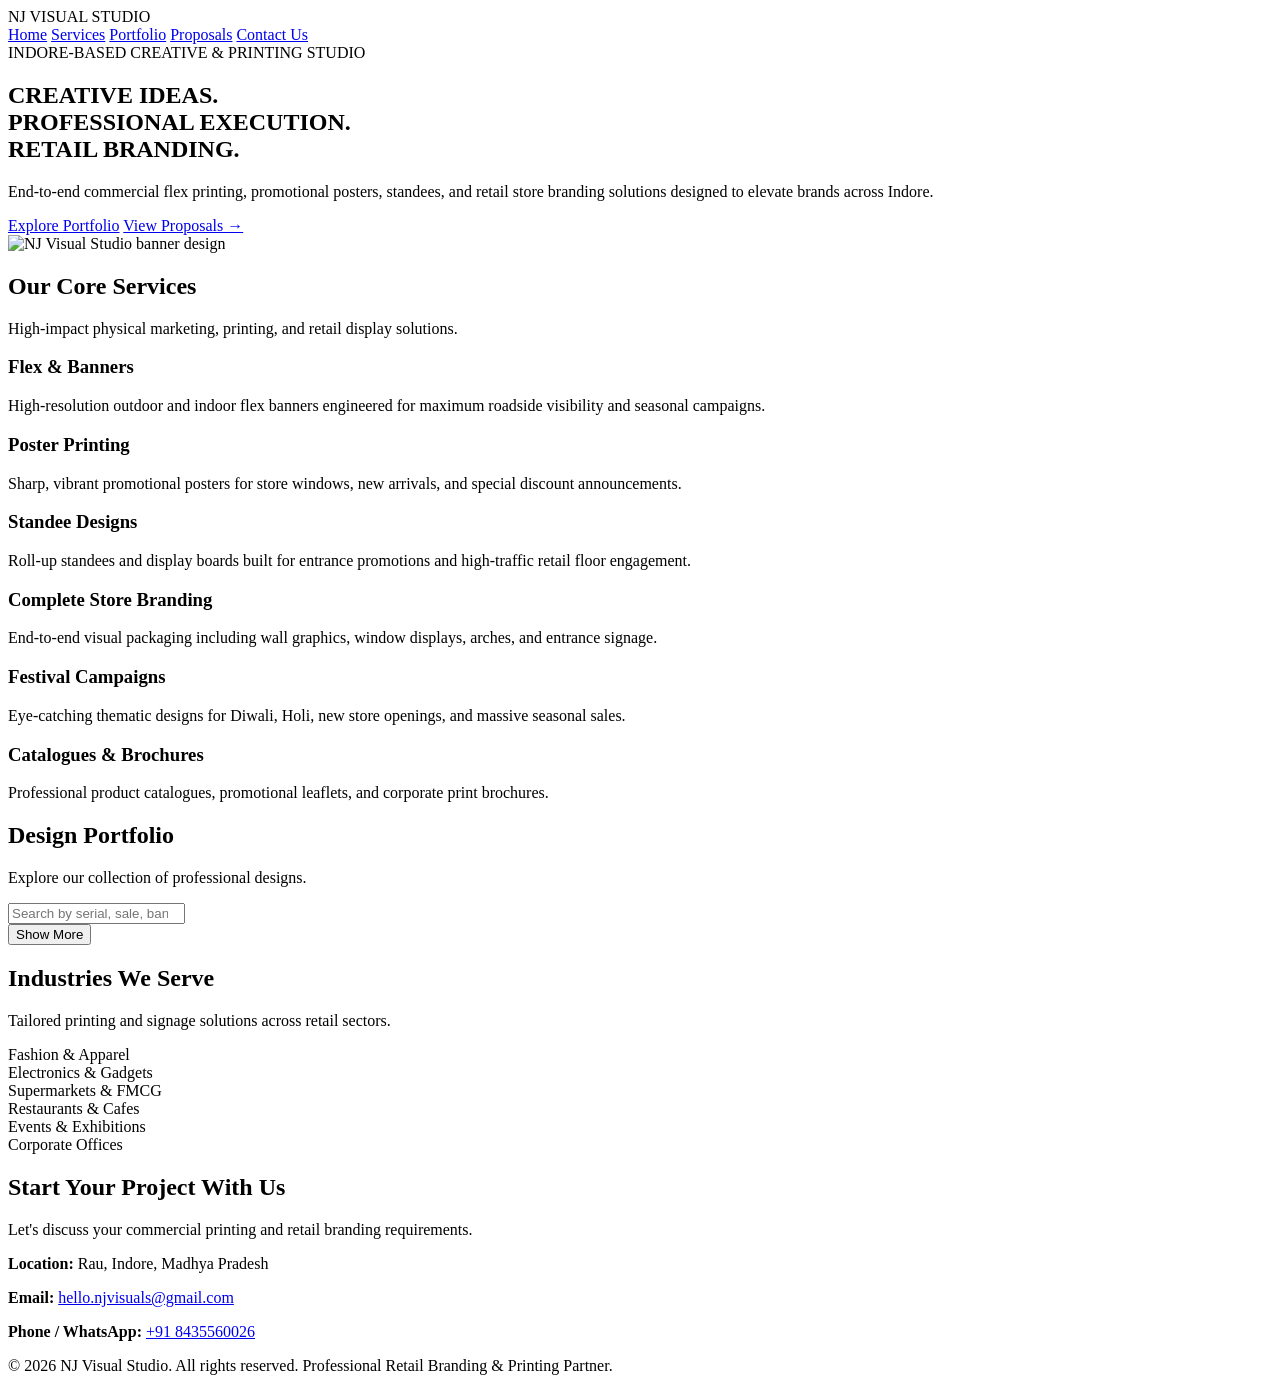
==== index.html @ 65afc187 "Add files via upload" ====
<!DOCTYPE html>
<html lang="en">
<head>
    <meta charset="UTF-8">
    <meta name="viewport" content="width=device-width, initial-scale=1.0">
    <title>NJ Visual Studio | Professional Printing & Retail Branding</title>
    <link rel="stylesheet" href="assets/css/styles.css">
    <link href="https://fonts.googleapis.com/css2?family=Plus+Jakarta+Sans:wght@300;400;500;600;700&display=swap" rel="stylesheet">
</head>
<body>

    <!-- Header / Navbar -->
    <header class="navbar">
        <div class="container nav-container">
            <div class="logo">NJ <span>VISUAL STUDIO</span></div>
            <nav class="nav-links">
                <a href="index.html" class="active">Home</a>
                <a href="#services">Services</a>
                <a href="#portfolio">Portfolio</a>
                <a href="ecolove.html" class="highlight-link">Proposals</a>
                <a href="#contact" class="btn-nav">Contact Us</a>
            </nav>
        </div>
    </header>

    <!-- Hero Section -->
    <section class="hero">
        <div class="container hero-content">
            <div class="hero-copy">
                <span class="badge">INDORE-BASED CREATIVE & PRINTING STUDIO</span>
                <h1>CREATIVE IDEAS. <br>PROFESSIONAL EXECUTION. <br><b>RETAIL BRANDING.</b></h1>
                <p>End-to-end commercial flex printing, promotional posters, standees, and retail store branding solutions designed to elevate brands across Indore.</p>
                <div class="hero-btns">
                    <a href="#portfolio" class="btn primary-btn">Explore Portfolio</a>
                    <a href="/ecolove.html" class="btn secondary-btn">View Proposals →</a>
                </div>
            </div>

            <div class="hero-visual">
                <img src="assets/designs/DN54.jpg" alt="NJ Visual Studio banner design">
            </div>
        </div>
    </section>

    <!-- Services Section -->
    <section id="services" class="section">
        <div class="container">
            <h2 class="section-title">Our Core Services</h2>
            <p class="section-sub">High-impact physical marketing, printing, and retail display solutions.</p>
            
            <div class="services-grid">
                <div class="service-card">
                    <h3>Flex & Banners</h3>
                    <p>High-resolution outdoor and indoor flex banners engineered for maximum roadside visibility and seasonal campaigns.</p>
                </div>
                <div class="service-card">
                    <h3>Poster Printing</h3>
                    <p>Sharp, vibrant promotional posters for store windows, new arrivals, and special discount announcements.</p>
                </div>
                <div class="service-card">
                    <h3>Standee Designs</h3>
                    <p>Roll-up standees and display boards built for entrance promotions and high-traffic retail floor engagement.</p>
                </div>
                <div class="service-card">
                    <h3>Complete Store Branding</h3>
                    <p>End-to-end visual packaging including wall graphics, window displays, arches, and entrance signage.</p>
                </div>
                <div class="service-card">
                    <h3>Festival Campaigns</h3>
                    <p>Eye-catching thematic designs for Diwali, Holi, new store openings, and massive seasonal sales.</p>
                </div>
                <div class="service-card">
                    <h3>Catalogues & Brochures</h3>
                    <p>Professional product catalogues, promotional leaflets, and corporate print brochures.</p>
                </div>
            </div>
        </div>
    </section>

    <!-- Portfolio Section -->
    <section id="portfolio" class="section bg-light">
        <div class="container">
            <h2 class="section-title">Design Portfolio</h2>
            <p class="section-sub">Explore our collection of professional designs.</p>

            <div class="portfolio-toolbar">
                <div class="portfolio-search">
                    <input
                        id="portfolio-search"
                        type="search"
                        placeholder="Search by serial, sale, banner, poster, standee, branding..."
                        aria-label="Search design portfolio"
                    >
                </div>
            </div>

            <div class="portfolio-grid" id="portfolio-grid"></div>

            <button id="load-more-btn" class="portfolio-load-more" type="button">
                Show More
            </button>
        </div>
    </section>

    <!-- Industries Served -->
    <section class="section">
        <div class="container">
            <h2 class="section-title">Industries We Serve</h2>
            <p class="section-sub">Tailored printing and signage solutions across retail sectors.</p>
            <div class="industries-grid">
                <div class="industry-card">Fashion & Apparel</div>
                <div class="industry-card">Electronics & Gadgets</div>
                <div class="industry-card">Supermarkets & FMCG</div>
                <div class="industry-card">Restaurants & Cafes</div>
                <div class="industry-card">Events & Exhibitions</div>
                <div class="industry-card">Corporate Offices</div>
            </div>
        </div>
    </section>

    <!-- Contact Section -->
    <section id="contact" class="section bg-light">
        <div class="container contact-container">
            <h2 class="section-title">Start Your Project With Us</h2>
            <p class="section-sub">Let's discuss your commercial printing and retail branding requirements.</p>
            
            <div class="contact-info">
                <b>Location:</b> Rau, Indore, Madhya Pradesh</p>
                <b>Email:</b> <a href="mailto:hello.njvisuals@gmail.com">hello.njvisuals@gmail.com</a></p>
                <b>Phone / WhatsApp:</b> <a href="tel:8435560026">+91 8435560026</a></p>
            </div>
        </div>
    </section>

    <!-- Footer -->
    <footer>
        <div class="container footer-content">
            <p>&copy; 2026 NJ Visual Studio. All rights reserved. Professional Retail Branding & Printing Partner.</p>
        </div>
    </footer>

    <script src="assets/js/main.js"></script>
</body>
</html>
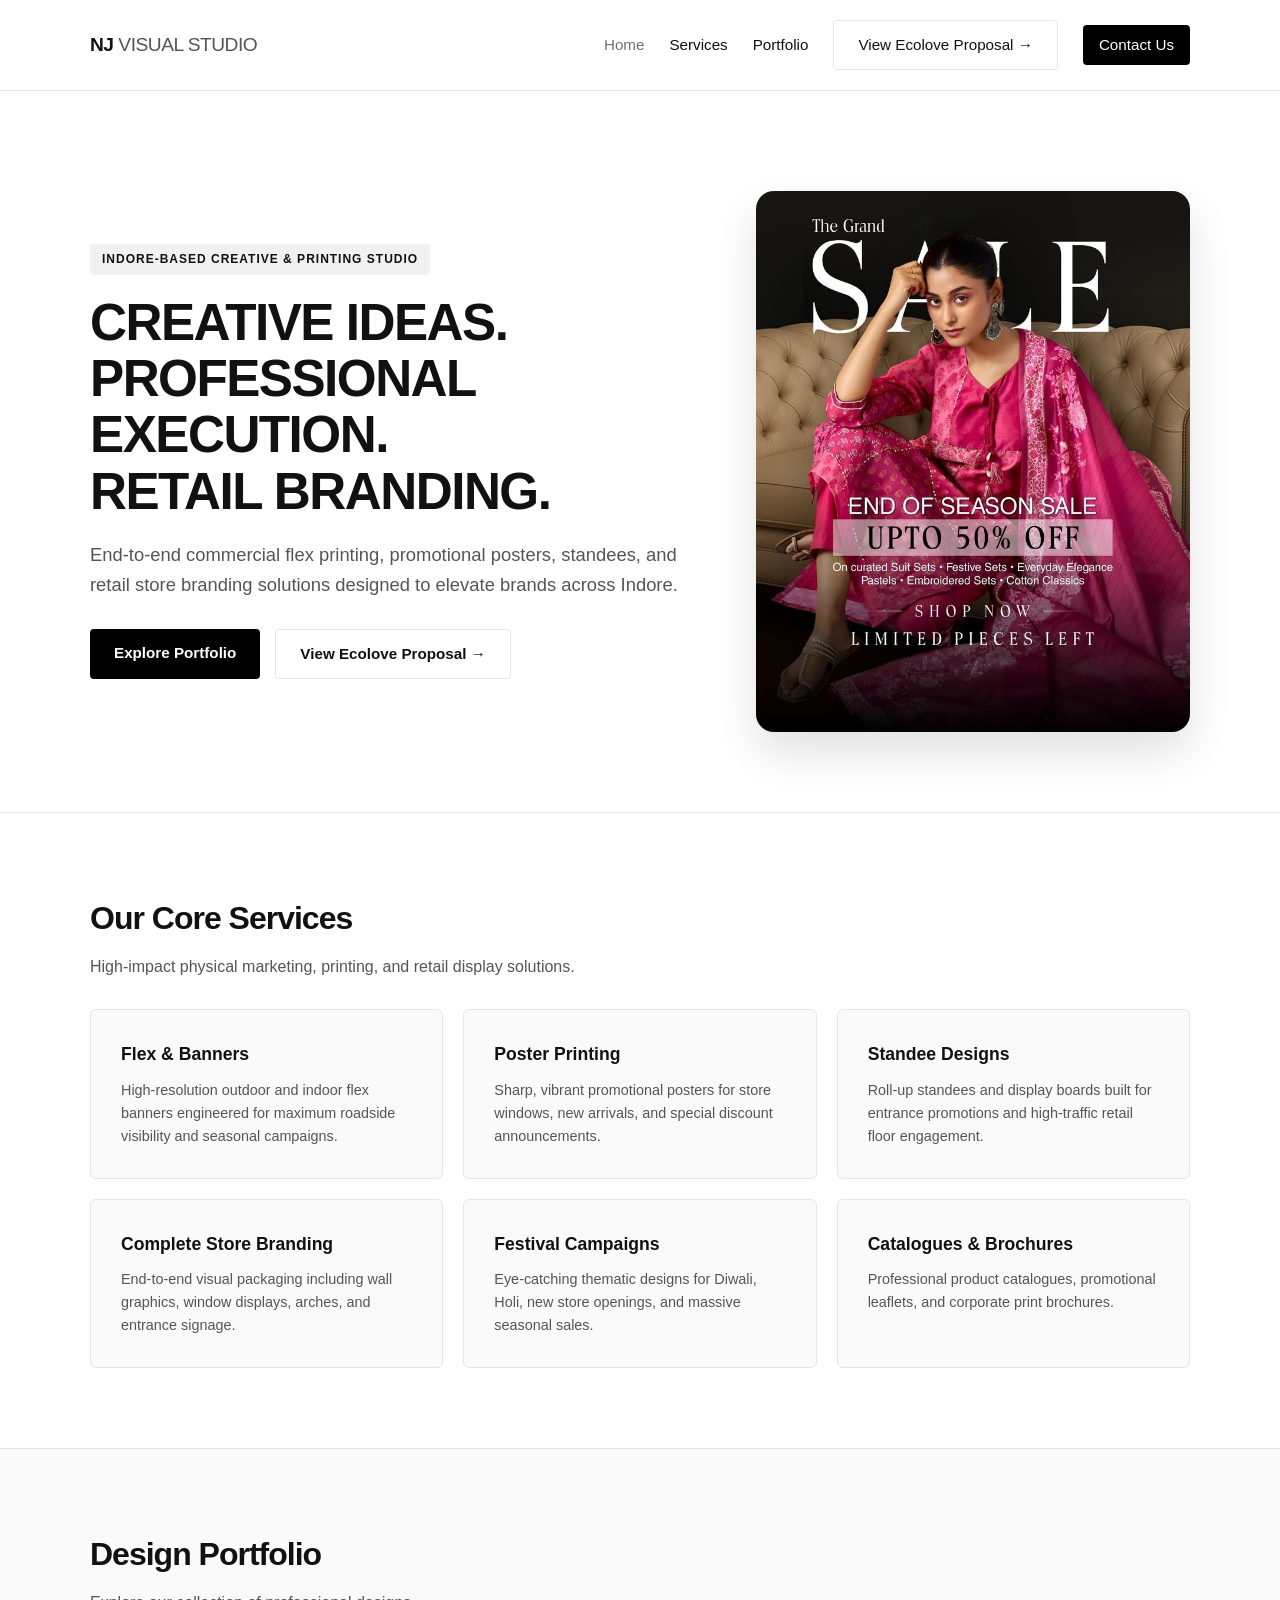
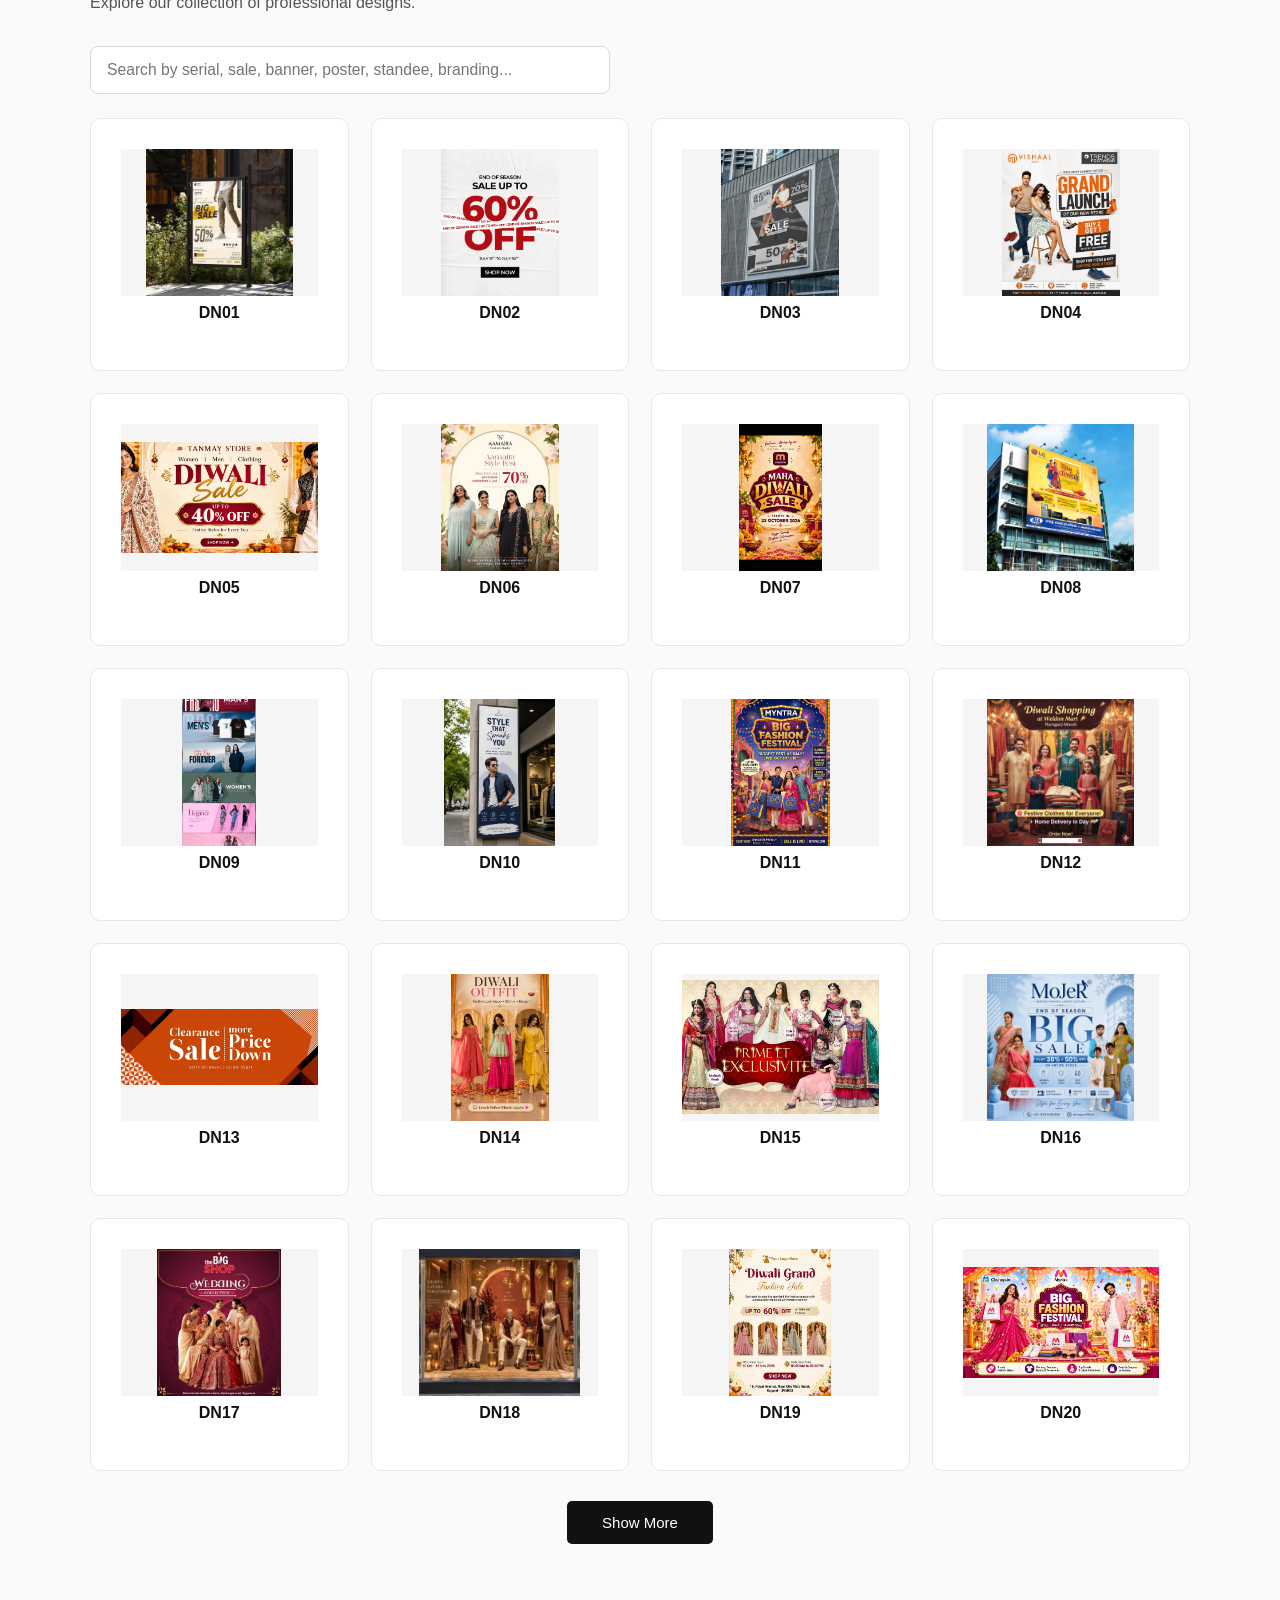
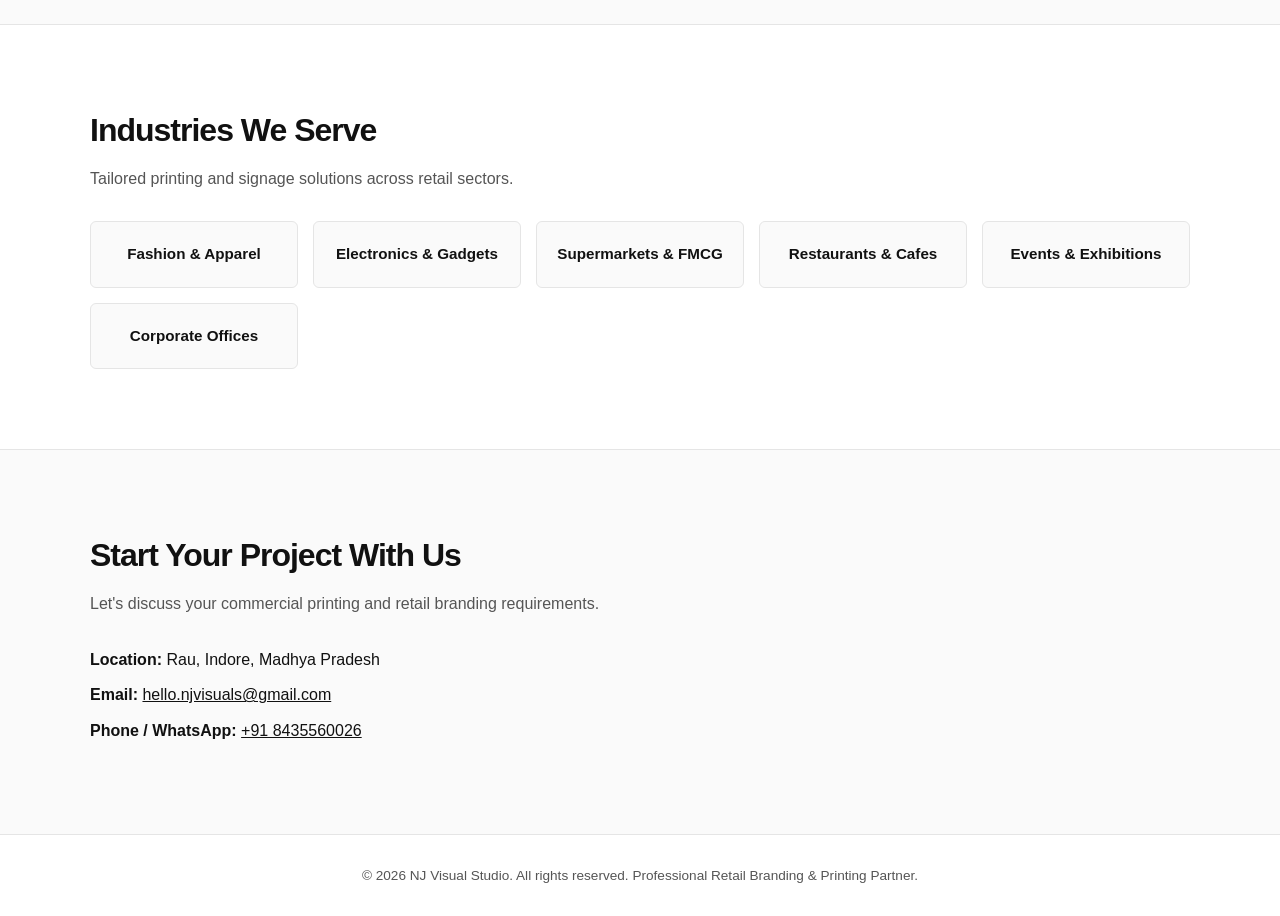
==== commit 373fe66c: "Update index.html" ====
--- a/index.html
+++ b/index.html
@@ -4,7 +4,7 @@
     <meta charset="UTF-8">
     <meta name="viewport" content="width=device-width, initial-scale=1.0">
     <title>NJ Visual Studio | Professional Printing & Retail Branding</title>
-    <link rel="stylesheet" href="assets/css/styles.css">
+    <link rel="stylesheet" href="css/styles.css">
     <link href="https://fonts.googleapis.com/css2?family=Plus+Jakarta+Sans:wght@300;400;500;600;700&display=swap" rel="stylesheet">
 </head>
 <body>
@@ -17,7 +17,7 @@
                 <a href="index.html" class="active">Home</a>
                 <a href="#services">Services</a>
                 <a href="#portfolio">Portfolio</a>
-                <a href="ecolove.html" class="highlight-link">Proposals</a>
+                <a href="ecolove.html" class="btn secondary-btn">View Ecolove Proposal →</a>
                 <a href="#contact" class="btn-nav">Contact Us</a>
             </nav>
         </div>
@@ -32,12 +32,12 @@
                 <p>End-to-end commercial flex printing, promotional posters, standees, and retail store branding solutions designed to elevate brands across Indore.</p>
                 <div class="hero-btns">
                     <a href="#portfolio" class="btn primary-btn">Explore Portfolio</a>
-                    <a href="/ecolove.html" class="btn secondary-btn">View Proposals →</a>
+                    <a href="ecolove.html" class="btn secondary-btn">View Ecolove Proposal →</a>
                 </div>
             </div>
 
             <div class="hero-visual">
-                <img src="assets/designs/DN54.jpg" alt="NJ Visual Studio banner design">
+                <img src="DN54.jpg" alt="NJ Visual Studio banner design">
             </div>
         </div>
     </section>
@@ -139,6 +139,6 @@
         </div>
     </footer>
 
-    <script src="assets/js/main.js"></script>
+    <script src="js/main.js"></script>
 </body>
-</html>+</html>
--- a/css/styles.css
+++ b/css/styles.css
@@ -0,0 +1,544 @@
+:root {
+    --bg-color: #FFFFFF;
+    --text-color: #111111;
+    --text-muted: #555555;
+    --border-color: #E5E5E5;
+    --card-bg: #FAFAFA;
+    --accent: #000000;
+}
+
+* {
+    margin: 0;
+    padding: 0;
+    box-sizing: border-box;
+    font-family: 'Plus Jakarta Sans', sans-serif;
+}
+
+body {
+    background-color: var(--bg-color);
+    color: var(--text-color);
+    line-height: 1.6;
+}
+
+.container {
+    width: 90%;
+    max-width: 1100px;
+    margin: 0 auto;
+}
+
+/* Navbar */
+.navbar {
+    border-bottom: 1px solid var(--border-color);
+    padding: 20px 0;
+    position: sticky;
+    top: 0;
+    background: rgba(255, 255, 255, 0.95);
+    backdrop-filter: blur(10px);
+    z-index: 1000;
+}
+
+.nav-container {
+    display: flex;
+    justify-content: space-between;
+    align-items: center;
+}
+
+.logo {
+    font-weight: 700;
+    font-size: 1.2rem;
+    letter-spacing: -0.5px;
+}
+
+.logo span {
+    font-weight: 400;
+    color: var(--text-muted);
+}
+
+.nav-links {
+    display: flex;
+    gap: 25px;
+    align-items: center;
+}
+
+.nav-links a {
+    text-decoration: none;
+    color: var(--text-color);
+    font-size: 0.95rem;
+    font-weight: 500;
+    transition: opacity 0.2s;
+}
+
+.nav-links a:hover, .nav-links a.active {
+    opacity: 0.6;
+}
+
+.highlight-link {
+    font-weight: 600;
+    text-decoration: underline !important;
+}
+
+.btn-nav {
+    background: var(--accent);
+    color: #FFF !important;
+    padding: 8px 16px;
+    border-radius: 4px;
+}
+
+/* Hero Section */
+.hero {
+    padding: 100px 0 80px;
+}
+
+.hero-content {
+    display: grid;
+    grid-template-columns: 1.3fr 0.9fr;
+    align-items: center;
+    gap: 40px;
+}
+
+.hero-copy {
+    text-align: left;
+}
+
+.hero-visual {
+    display: flex;
+    justify-content: center;
+    align-items: center;
+}
+
+.hero-visual img {
+    width: 100%;
+    max-width: 470px;
+    border-radius: 18px;
+    box-shadow: 0 20px 45px rgba(0, 0, 0, 0.12);
+    background: #f7f7f7;
+}
+
+.badge {
+    background: #F1F1F1;
+    padding: 6px 12px;
+    font-size: 0.75rem;
+    font-weight: 600;
+    letter-spacing: 1px;
+    border-radius: 4px;
+    display: inline-block;
+    margin-bottom: 20px;
+}
+
+.badge-dark {
+    background: #333333;
+    color: #FFF;
+    padding: 6px 12px;
+    font-size: 0.75rem;
+    font-weight: 600;
+    border-radius: 4px;
+    display: inline-block;
+    margin-bottom: 20px;
+}
+
+.hero h1 {
+    font-size: 3.2rem;
+    line-height: 1.1;
+    letter-spacing: -1.5px;
+    margin-bottom: 20px;
+}
+
+.hero p {
+    font-size: 1.15rem;
+    color: var(--text-muted);
+    max-width: 600px;
+    margin-bottom: 30px;
+}
+
+.hero-btns {
+    display: flex;
+    gap: 15px;
+}
+
+.btn {
+    display: inline-block;
+    padding: 12px 24px;
+    border-radius: 4px;
+    text-decoration: none;
+    font-weight: 600;
+    font-size: 0.95rem;
+    transition: background 0.2s, opacity 0.2s;
+}
+
+.primary-btn {
+    background: var(--accent);
+    color: #FFFFFF;
+}
+
+.primary-btn:hover {
+    opacity: 0.85;
+}
+
+.secondary-btn {
+    border: 1px solid var(--border-color);
+    color: var(--text-color);
+}
+
+.secondary-btn:hover {
+    background: #F5F5F5;
+}
+
+/* Sections */
+.section {
+    padding: 80px 0;
+    border-top: 1px solid var(--border-color);
+}
+
+.bg-light {
+    background-color: var(--card-bg);
+}
+
+.section-title {
+    font-size: 2rem;
+    letter-spacing: -1px;
+    margin-bottom: 10px;
+}
+
+.section-sub {
+    color: var(--text-muted);
+    margin-bottom: 30px;
+}
+
+/* Filter Buttons */
+.filter-btns {
+    display: flex;
+    gap: 10px;
+    flex-wrap: wrap;
+    margin-bottom: 30px;
+}
+
+.filter-btn {
+    background: var(--bg-color);
+    border: 1px solid var(--border-color);
+    padding: 8px 16px;
+    border-radius: 4px;
+    font-size: 0.9rem;
+    font-weight: 500;
+    cursor: pointer;
+    transition: all 0.2s;
+}
+
+.filter-btn:hover, .filter-btn.active {
+    background: var(--accent);
+    color: #FFF;
+    border-color: var(--accent);
+}
+
+/* Services Grid */
+.services-grid {
+    display: grid;
+    grid-template-columns: repeat(auto-fit, minmax(280px, 1fr));
+    gap: 20px;
+}
+
+.service-card {
+    background: var(--card-bg);
+    border: 1px solid var(--border-color);
+    padding: 30px;
+    border-radius: 6px;
+    transition: transform 0.2s;
+}
+
+.service-card:hover {
+    transform: translateY(-3px);
+}
+
+.service-card h3 {
+    font-size: 1.1rem;
+    margin-bottom: 10px;
+}
+
+.service-card p {
+    font-size: 0.9rem;
+    color: var(--text-muted);
+}
+
+/* Portfolio Grid */
+.portfolio-grid {
+    display: grid;
+    grid-template-columns: repeat(auto-fit, minmax(300px, 1fr));
+    gap: 20px;
+}
+
+.portfolio-item {
+    background: var(--bg-color);
+    border: 1px solid var(--border-color);
+    padding: 30px;
+    border-radius: 6px;
+    transition: opacity 0.3s ease;
+}
+
+.portfolio-tag {
+    font-size: 0.75rem;
+    font-weight: 600;
+    text-transform: uppercase;
+    color: var(--text-muted);
+    margin-bottom: 10px;
+}
+
+.portfolio-item h3 {
+    font-size: 1.2rem;
+    margin-bottom: 8px;
+}
+
+.portfolio-item p {
+    font-size: 0.9rem;
+    color: var(--text-muted);
+}
+
+/* Industries Grid */
+.industries-grid {
+    display: grid;
+    grid-template-columns: repeat(auto-fit, minmax(180px, 1fr));
+    gap: 15px;
+}
+
+.industry-card {
+    background: var(--card-bg);
+    border: 1px solid var(--border-color);
+    padding: 20px;
+    text-align: center;
+    border-radius: 6px;
+    font-weight: 600;
+    font-size: 0.95rem;
+}
+
+/* Contact & Footer */
+.contact-info p {
+    margin-bottom: 10px;
+    font-size: 1.05rem;
+}
+
+.contact-info a {
+    color: var(--text-color);
+    text-decoration: underline;
+}
+
+footer {
+    border-top: 1px solid var(--border-color);
+    padding: 30px 0;
+    text-align: center;
+    font-size: 0.85rem;
+    color: var(--text-muted);
+}
+
+@media (max-width: 768px) {
+    .hero h1 { font-size: 2.3rem; }
+    .nav-links { display: none; }
+
+    .hero-content {
+        grid-template-columns: 1fr;
+    }
+}
+
+
+/* =================================
+   PORTFOLIO DESIGN GALLERY
+================================= */
+
+.portfolio-grid {
+    display: grid;
+    grid-template-columns: repeat(auto-fill, minmax(230px, 1fr));
+    gap: 22px;
+}
+
+.portfolio-item {
+    overflow: hidden;
+    background: #ffffff;
+    border: 1px solid #e8e8e8;
+    border-radius: 10px;
+    transition: transform 0.25s ease, box-shadow 0.25s ease;
+}
+
+.portfolio-item:hover {
+    transform: translateY(-4px);
+    box-shadow: 0 8px 24px rgba(0, 0, 0, 0.08);
+}
+
+.portfolio-item img {
+    display: block;
+    width: 100%;
+    aspect-ratio: 4 / 3;
+    object-fit: contain;
+    background: #f5f5f5;
+}
+
+.portfolio-item .portfolio-tag {
+    padding: 12px 12px 4px;
+    font-size: 12px;
+    color: #777777;
+}
+
+.portfolio-item h3 {
+    padding: 4px 12px 14px;
+    margin: 0;
+    font-size: 16px;
+    text-align: center;
+}
+
+.portfolio-item[hidden] {
+    display: none !important;
+}
+
+.portfolio-load-more {
+    display: block;
+    margin: 30px auto 0;
+    padding: 13px 35px;
+    background: #111;
+    color: #fff;
+    border: none;
+    border-radius: 5px;
+    font-size: 15px;
+    cursor: pointer;
+}
+
+.portfolio-load-more:hover {
+    background: #333;
+}
+
+.portfolio-load-more:disabled {
+    opacity: 0.5;
+    cursor: not-allowed;
+}
+
+/* Portfolio Search */
+.portfolio-toolbar {
+    margin-bottom: 24px;
+}
+
+.portfolio-search {
+    max-width: 520px;
+}
+
+.portfolio-search input {
+    width: 100%;
+    padding: 14px 16px;
+    border: 1px solid #d9d9d9;
+    border-radius: 8px;
+    font-size: 0.98rem;
+    background: #ffffff;
+    color: #111111;
+}
+
+.portfolio-search input:focus {
+    outline: 2px solid rgba(17, 17, 17, 0.18);
+    border-color: #111111;
+}
+
+.proposal-hero {
+    padding-bottom: 40px;
+}
+
+.proposal-grid,
+.pricing-grid {
+    display: grid;
+    grid-template-columns: repeat(auto-fit, minmax(240px, 1fr));
+    gap: 20px;
+    margin-top: 20px;
+}
+
+.proposal-card,
+.pricing-card {
+    background: #ffffff;
+    border: 1px solid var(--border-color);
+    border-radius: 12px;
+    padding: 24px 20px;
+    box-shadow: 0 8px 24px rgba(17, 17, 17, 0.03);
+}
+
+.proposal-card h3,
+.pricing-card h3 {
+    margin-bottom: 10px;
+    font-size: 1.15rem;
+}
+
+.detail-layout {
+    display: grid;
+    grid-template-columns: repeat(auto-fit, minmax(280px, 1fr));
+    gap: 20px;
+}
+
+.detail-column {
+    background: #ffffff;
+    border: 1px solid var(--border-color);
+    border-radius: 12px;
+    padding: 20px 24px;
+}
+
+.detail-list {
+    list-style: none;
+    padding: 0;
+    margin: 0;
+}
+
+.detail-list li {
+    position: relative;
+    padding-left: 22px;
+    margin-bottom: 14px;
+    color: var(--text-muted);
+    line-height: 1.6;
+}
+
+.detail-list li::before {
+    content: "•";
+    position: absolute;
+    left: 0;
+    top: 0;
+    color: var(--text-color);
+    font-size: 1.5rem;
+    line-height: 1;
+}
+
+.pricing-label {
+    display: inline-block;
+    margin-bottom: 12px;
+    font-size: 0.72rem;
+    font-weight: 700;
+    letter-spacing: 0.08em;
+    text-transform: uppercase;
+    color: var(--text-muted);
+}
+
+.pricing-card ul {
+    list-style: none;
+    padding: 0;
+    margin: 0;
+}
+
+.pricing-card li {
+    padding: 8px 0;
+    border-bottom: 1px solid #f0f0f0;
+    color: var(--text-muted);
+}
+
+.pricing-card li:last-child {
+    border-bottom: none;
+}
+
+.highlight-pricing {
+    border: 1px solid #111111;
+    background: #111111;
+    color: #ffffff;
+}
+
+.highlight-pricing .pricing-label,
+.highlight-pricing li,
+.highlight-pricing h3 {
+    color: #ffffff;
+}
+
+.highlight-pricing li {
+    border-bottom-color: rgba(255,255,255,0.18);
+}
+
+@media (max-width: 768px) {
+    .hero-content {
+        grid-template-columns: 1fr;
+    }
+}
+
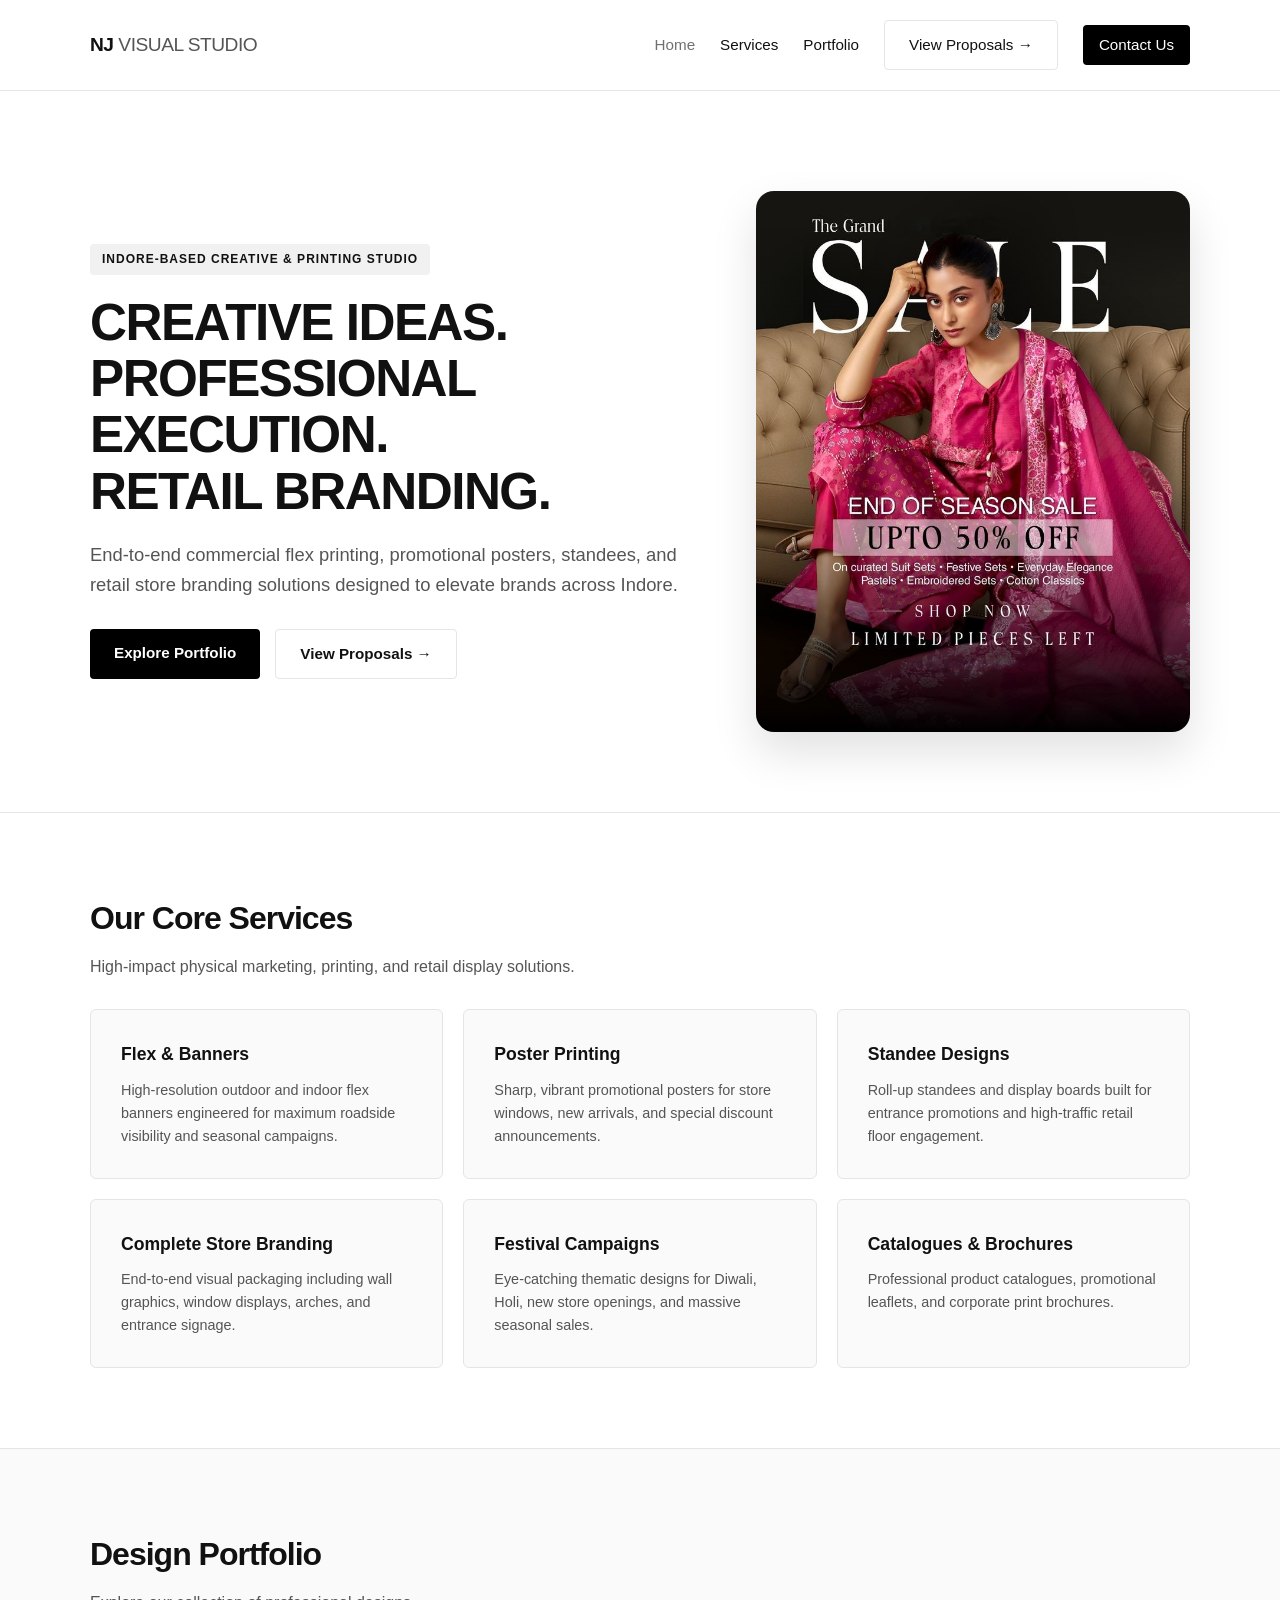
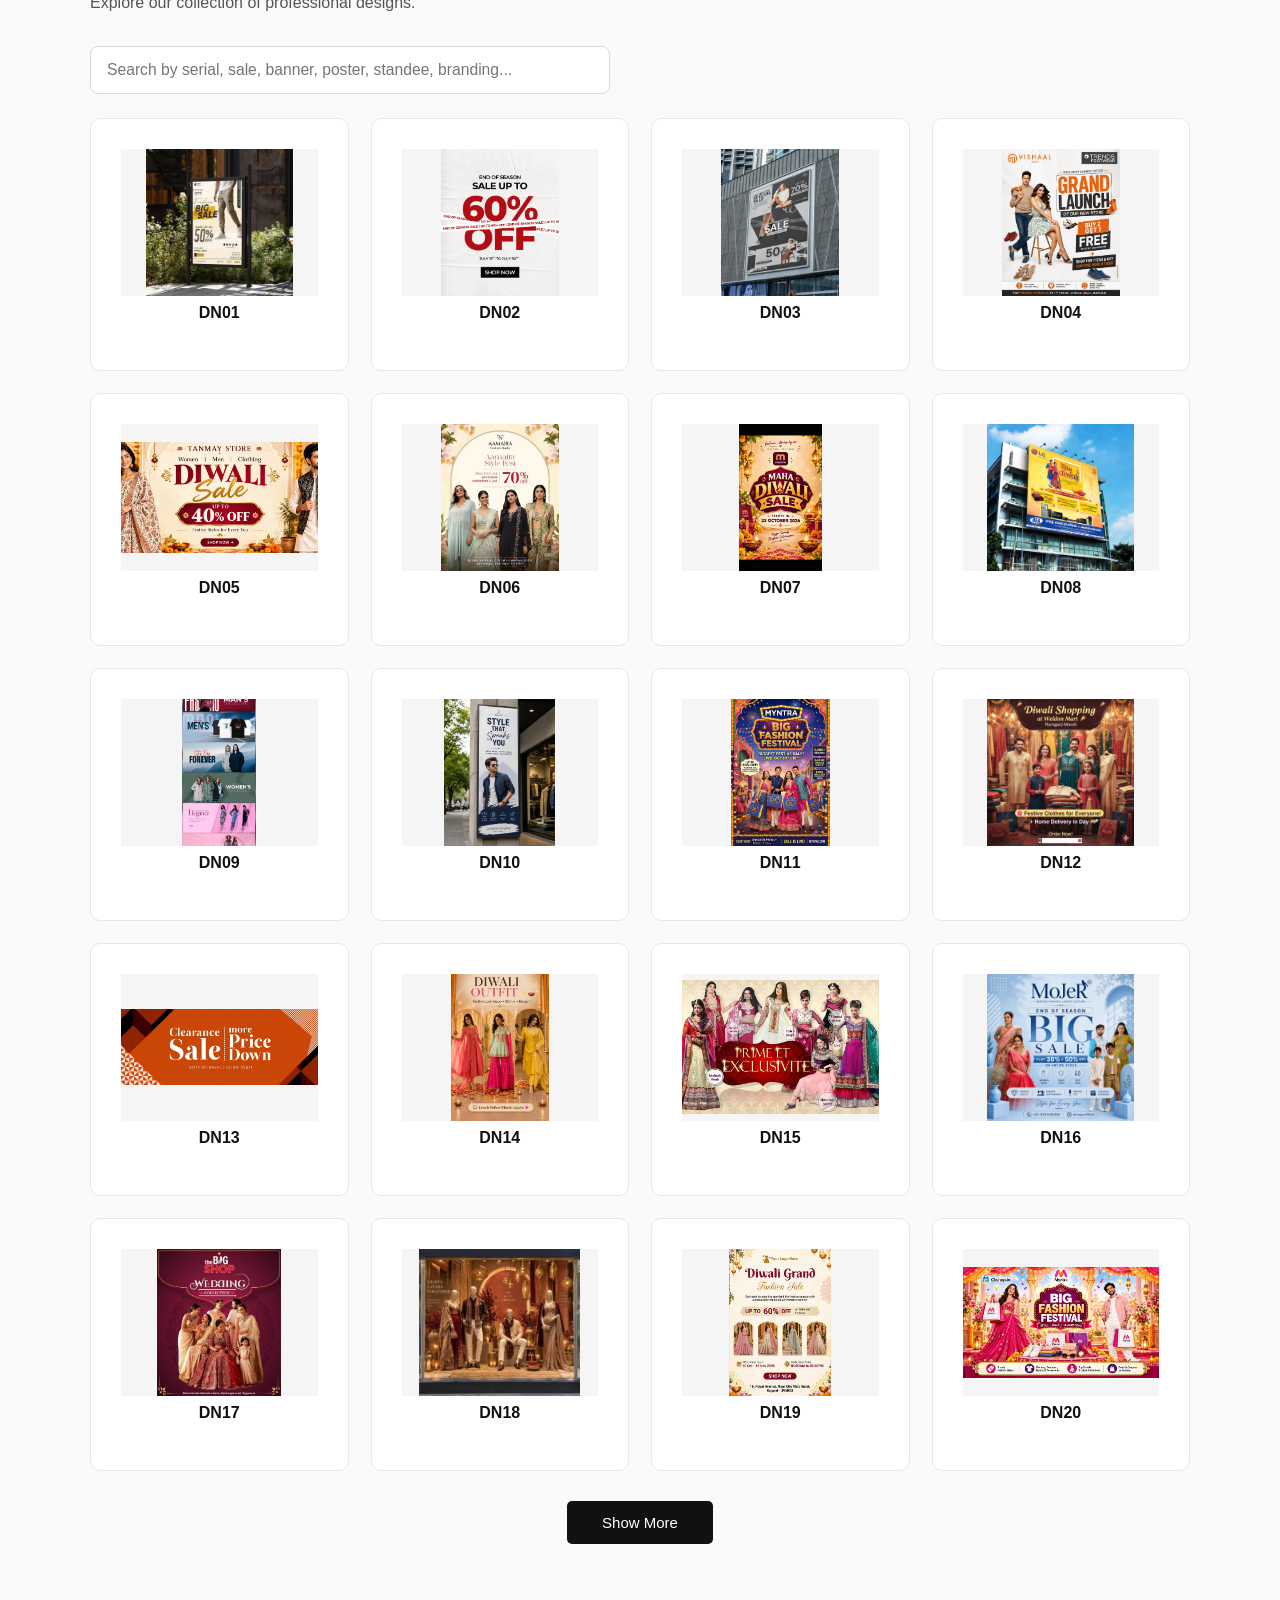
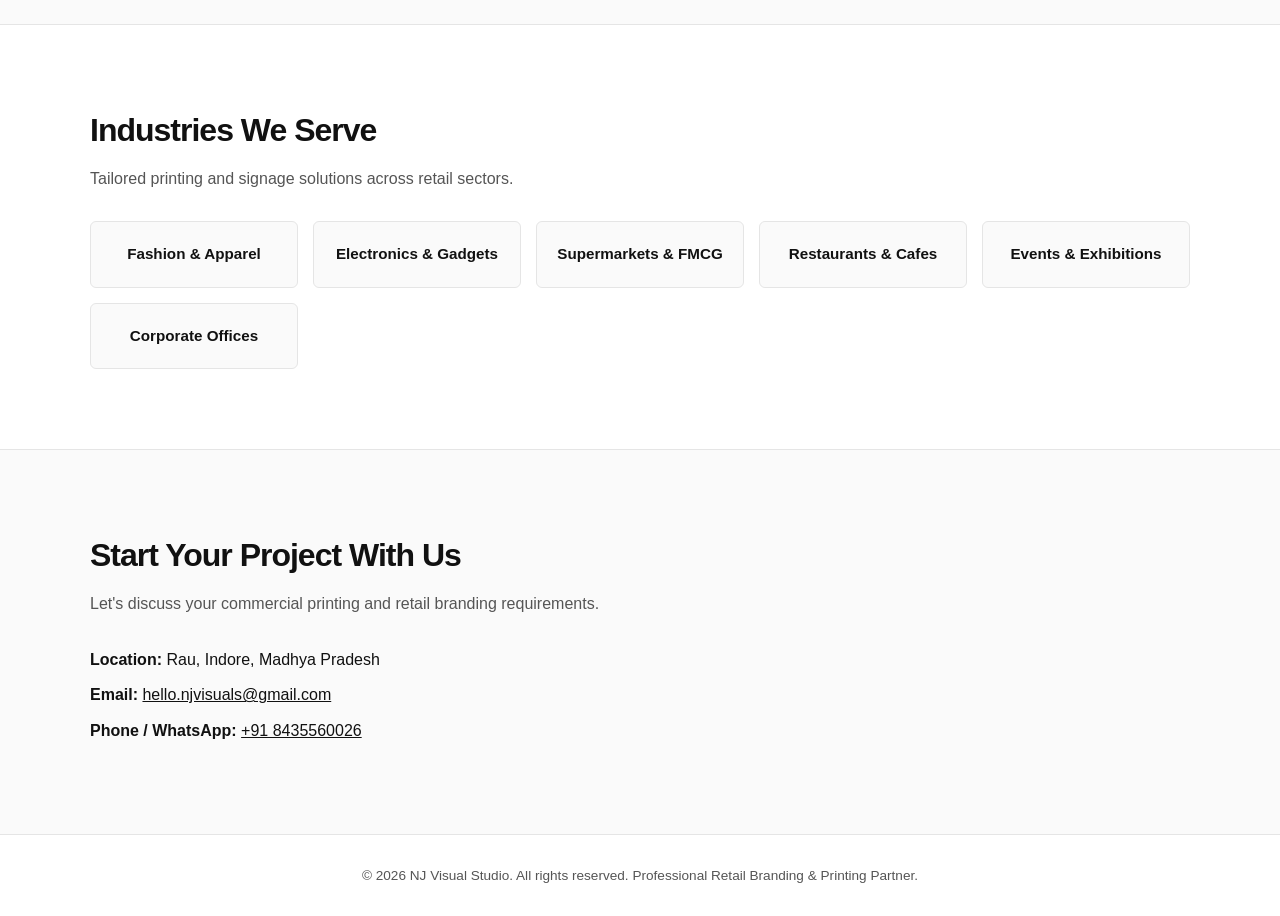
==== commit 24d73614: "Update links to proposals in index.html" ====
--- a/index.html
+++ b/index.html
@@ -17,7 +17,7 @@
                 <a href="index.html" class="active">Home</a>
                 <a href="#services">Services</a>
                 <a href="#portfolio">Portfolio</a>
-                <a href="ecolove.html" class="btn secondary-btn">View Ecolove Proposal →</a>
+                <a href="proposals.html" class="btn secondary-btn">View Proposals →</a>
                 <a href="#contact" class="btn-nav">Contact Us</a>
             </nav>
         </div>
@@ -32,7 +32,7 @@
                 <p>End-to-end commercial flex printing, promotional posters, standees, and retail store branding solutions designed to elevate brands across Indore.</p>
                 <div class="hero-btns">
                     <a href="#portfolio" class="btn primary-btn">Explore Portfolio</a>
-                    <a href="ecolove.html" class="btn secondary-btn">View Ecolove Proposal →</a>
+                    <a href="proposals.html" class="btn secondary-btn">View Proposals →</a>
                 </div>
             </div>
 
